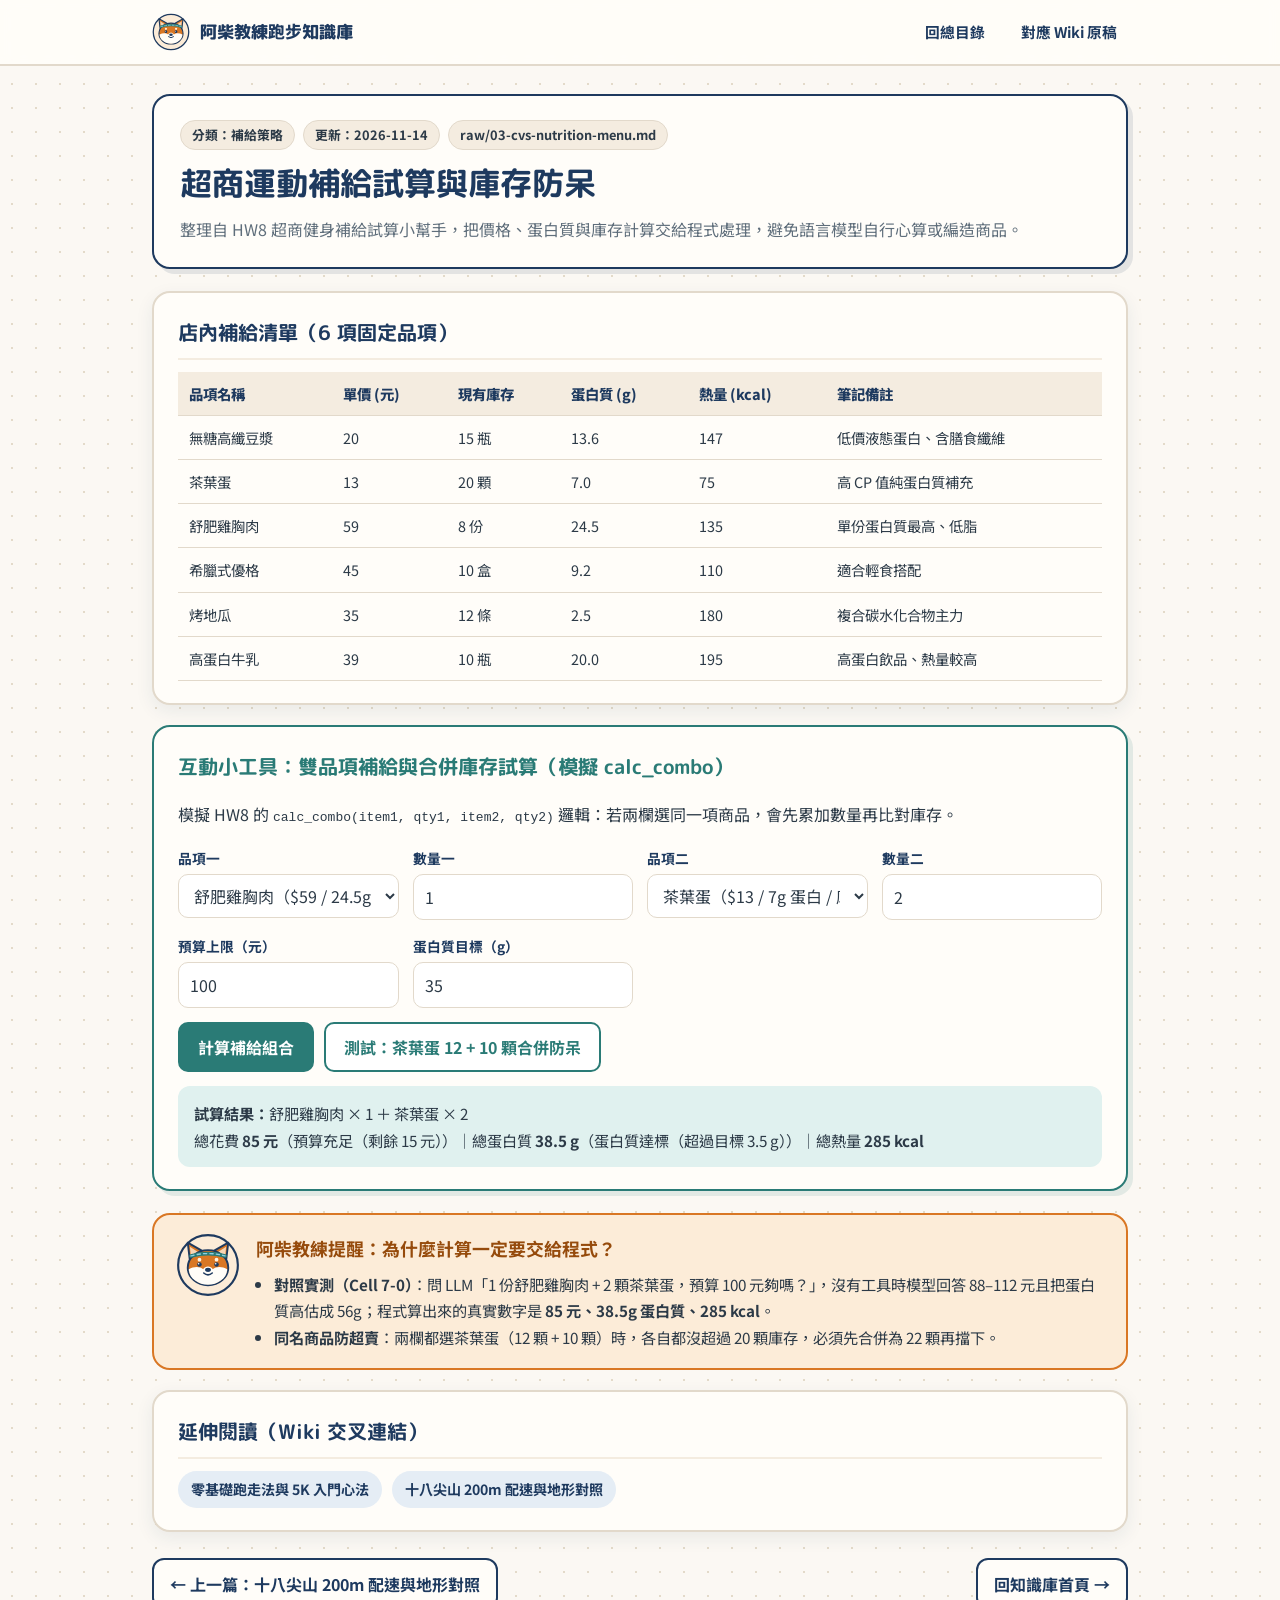
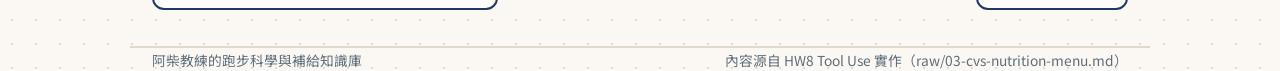
==== pages/cvs-recovery/index.html @ d1bc8409 "feat: 建立初版 AGENTS.md 與前三篇跑步知識頁 (run-walk-5k, hill-pacing, cvs-recovery)" ====
<!DOCTYPE html>
<html lang="zh-Hant">
<head>
  <meta charset="utf-8">
  <meta name="viewport" content="width=device-width, initial-scale=1">
  <title>超商運動補給試算與庫存防呆｜阿柴教練跑步知識庫</title>
  <link rel="preconnect" href="https://fonts.googleapis.com">
  <link rel="preconnect" href="https://fonts.gstatic.com" crossorigin>
  <link href="https://fonts.googleapis.com/css2?family=M+PLUS+Rounded+1c:wght@500;700;800&family=Noto+Sans+TC:wght@400;500;700;900&display=swap" rel="stylesheet">
  <link rel="stylesheet" href="../../assets/style.css">
</head>
<body>
  <header class="topbar">
    <div class="wrap topbar-inner">
      <a class="brand-link" href="../../index.html">
        <img src="../../assets/shiba-logo.svg" alt="阿柴教練">
        <span>阿柴教練跑步知識庫</span>
      </a>
      <nav class="nav-links" aria-label="主導覽">
        <a href="../../index.html">回總目錄</a>
        <a href="../../wiki/cvs-recovery.md">對應 Wiki 原稿</a>
      </nav>
    </div>
  </header>

  <main class="wrap">
    <section class="article-head">
      <div class="meta-pills">
        <span class="pill">分類：補給策略</span>
        <span class="pill">更新：2026-11-14</span>
        <span class="pill mono">raw/03-cvs-nutrition-menu.md</span>
      </div>
      <h1>超商運動補給試算與庫存防呆</h1>
      <p class="lead">整理自 HW8 超商健身補給試算小幫手，把價格、蛋白質與庫存計算交給程式處理，避免語言模型自行心算或編造商品。</p>
    </section>

    <section class="section-card">
      <h2>店內補給清單（6 項固定品項）</h2>
      <div class="table-wrap">
        <table>
          <thead>
            <tr>
              <th>品項名稱</th>
              <th>單價 (元)</th>
              <th>現有庫存</th>
              <th>蛋白質 (g)</th>
              <th>熱量 (kcal)</th>
              <th>筆記備註</th>
            </tr>
          </thead>
          <tbody>
            <tr><td>無糖高纖豆漿</td><td>20</td><td>15 瓶</td><td>13.6</td><td>147</td><td>低價液態蛋白、含膳食纖維</td></tr>
            <tr><td>茶葉蛋</td><td>13</td><td>20 顆</td><td>7.0</td><td>75</td><td>高 CP 值純蛋白質補充</td></tr>
            <tr><td>舒肥雞胸肉</td><td>59</td><td>8 份</td><td>24.5</td><td>135</td><td>單份蛋白質最高、低脂</td></tr>
            <tr><td>希臘式優格</td><td>45</td><td>10 盒</td><td>9.2</td><td>110</td><td>適合輕食搭配</td></tr>
            <tr><td>烤地瓜</td><td>35</td><td>12 條</td><td>2.5</td><td>180</td><td>複合碳水化合物主力</td></tr>
            <tr><td>高蛋白牛乳</td><td>39</td><td>10 瓶</td><td>20.0</td><td>195</td><td>高蛋白飲品、熱量較高</td></tr>
          </tbody>
        </table>
      </div>
    </section>

    <section class="tool-card">
      <h2>互動小工具：雙品項補給與合併庫存試算（模擬 calc_combo）</h2>
      <p>模擬 HW8 的 <code>calc_combo(item1, qty1, item2, qty2)</code> 邏輯：若兩欄選同一項商品，會先累加數量再比對庫存。</p>
      <div class="tool-grid">
        <div class="field">
          <label for="item1">品項一</label>
          <select id="item1"></select>
        </div>
        <div class="field">
          <label for="qty1">數量一</label>
          <input id="qty1" type="number" min="1" max="50" value="1">
        </div>
        <div class="field">
          <label for="item2">品項二</label>
          <select id="item2"></select>
        </div>
        <div class="field">
          <label for="qty2">數量二</label>
          <input id="qty2" type="number" min="1" max="50" value="2">
        </div>
        <div class="field">
          <label for="budget">預算上限（元）</label>
          <input id="budget" type="number" min="1" value="100">
        </div>
        <div class="field">
          <label for="proteinGoal">蛋白質目標（g）</label>
          <input id="proteinGoal" type="number" min="1" value="35">
        </div>
      </div>
      <div style="display:flex; gap:10px; flex-wrap:wrap;">
        <button class="btn" id="calcComboBtn" type="button">計算補給組合</button>
        <button class="btn secondary" id="demoBugBtn" type="button">測試：茶葉蛋 12 + 10 顆合併防呆</button>
      </div>
      <div class="result-panel" id="comboResult" aria-live="polite"></div>
    </section>

    <section class="coach-box">
      <img src="../../assets/shiba-logo.svg" alt="阿柴教練頭像">
      <div>
        <h2>阿柴教練提醒：為什麼計算一定要交給程式？</h2>
        <ul>
          <li><strong>對照實測（Cell 7-0）</strong>：問 LLM「1 份舒肥雞胸肉 + 2 顆茶葉蛋，預算 100 元夠嗎？」，沒有工具時模型回答 88–112 元且把蛋白質高估成 56g；程式算出來的真實數字是 <strong>85 元、38.5g 蛋白質、285 kcal</strong>。</li>
          <li><strong>同名商品防超賣</strong>：兩欄都選茶葉蛋（12 顆 + 10 顆）時，各自都沒超過 20 顆庫存，必須先合併為 22 顆再擋下。</li>
        </ul>
      </div>
    </section>

    <section class="section-card">
      <h2>延伸閱讀（Wiki 交叉連結）</h2>
      <div class="cross-links">
        <a class="cross-chip" href="../run-walk-5k/index.html">零基礎跑走法與 5K 入門心法</a>
        <a class="cross-chip" href="../hill-pacing/index.html">十八尖山 200m 配速與地形對照</a>
      </div>
    </section>

    <nav class="pager" aria-label="頁面導覽">
      <a href="../hill-pacing/index.html">← 上一篇：十八尖山 200m 配速與地形對照</a>
      <a href="../../index.html">回知識庫首頁 →</a>
    </nav>
  </main>

  <footer class="wrap">
    <span>阿柴教練的跑步科學與補給知識庫</span>
    <span>內容源自 HW8 Tool Use 實作（raw/03-cvs-nutrition-menu.md）</span>
  </footer>

  <script>
    (function () {
      const menu = {
        "無糖高纖豆漿": { price: 20, stock: 15, protein: 13.6, calories: 147 },
        "茶葉蛋": { price: 13, stock: 20, protein: 7.0, calories: 75 },
        "舒肥雞胸肉": { price: 59, stock: 8, protein: 24.5, calories: 135 },
        "希臘式優格": { price: 45, stock: 10, protein: 9.2, calories: 110 },
        "烤地瓜": { price: 35, stock: 12, protein: 2.5, calories: 180 },
        "高蛋白牛乳": { price: 39, stock: 10, protein: 20.0, calories: 195 }
      };

      const s1 = document.getElementById("item1");
      const s2 = document.getElementById("item2");
      const q1Input = document.getElementById("qty1");
      const q2Input = document.getElementById("qty2");
      const budgetInput = document.getElementById("budget");
      const proteinInput = document.getElementById("proteinGoal");
      const out = document.getElementById("comboResult");

      Object.keys(menu).forEach((name) => {
        const o1 = document.createElement("option");
        o1.value = name;
        o1.textContent = name + "（$" + menu[name].price + " / " + menu[name].protein + "g 蛋白 / 庫存 " + menu[name].stock + "）";
        s1.appendChild(o1);
        s2.appendChild(o1.cloneNode(true));
      });

      s1.value = "舒肥雞胸肉";
      s2.value = "茶葉蛋";

      function calculateCombo() {
        const i1 = s1.value;
        const i2 = s2.value;
        const q1 = Number(q1Input.value);
        const q2 = Number(q2Input.value);
        const budget = Number(budgetInput.value);
        const goal = Number(proteinInput.value);

        if (!Number.isInteger(q1) || q1 <= 0 || !Number.isInteger(q2) || q2 <= 0) {
          out.className = "result-panel error";
          out.textContent = "購買數量必須是正整數。";
          return;
        }

        const requested = {};
        requested[i1] = (requested[i1] || 0) + q1;
        requested[i2] = (requested[i2] || 0) + q2;

        for (const [name, totalQ] of Object.entries(requested)) {
          if (totalQ > menu[name].stock) {
            out.className = "result-panel error";
            out.innerHTML =
              "<strong>庫存檢查擋下：</strong>『" + name + "』合併需求共 <strong>" + totalQ + " 份</strong>，" +
              "超過店內庫存（目前只有 " + menu[name].stock + " 份）。";
            return;
          }
        }

        const d1 = menu[i1];
        const d2 = menu[i2];
        const totalPrice = d1.price * q1 + d2.price * q2;
        const totalProtein = Math.round((d1.protein * q1 + d2.protein * q2) * 10) / 10;
        const totalCalories = d1.calories * q1 + d2.calories * q2;

        const budgetMsg = totalPrice <= budget
          ? "預算充足（剩餘 " + (budget - totalPrice) + " 元）"
          : "超出預算 " + (totalPrice - budget) + " 元";
        const proteinMsg = totalProtein >= goal
          ? "蛋白質達標（超過目標 " + Math.round((totalProtein - goal) * 10) / 10 + " g）"
          : "距離目標還差 " + Math.round((goal - totalProtein) * 10) / 10 + " g";

        out.className = "result-panel";
        out.innerHTML =
          "<strong>試算結果：</strong>" + i1 + " × " + q1 + " ＋ " + i2 + " × " + q2 + "<br>" +
          "總花費 <strong>" + totalPrice + " 元</strong>（" + budgetMsg + "）｜" +
          "總蛋白質 <strong>" + totalProtein.toFixed(1) + " g</strong>（" + proteinMsg + "）｜" +
          "總熱量 <strong>" + totalCalories + " kcal</strong>";
      }

      document.getElementById("calcComboBtn").addEventListener("click", calculateCombo);
      document.getElementById("demoBugBtn").addEventListener("click", () => {
        s1.value = "茶葉蛋";
        q1Input.value = 12;
        s2.value = "茶葉蛋";
        q2Input.value = 10;
        calculateCombo();
      });

      calculateCombo();
    })();
  </script>
</body>
</html>
---- assets/style.css ----
:root {
  --bg-cream: #FBF8F3;
  --bg-paper: #FFFDF9;
  --bg-warm: #F4ECE0;
  --navy: #1E3A5F;
  --navy-soft: #E5EDF5;
  --shiba-orange: #D97724;
  --shiba-soft: #FCECD8;
  --teal: #2A7B76;
  --teal-soft: #E0F1EF;
  --ink: #2C3A47;
  --muted: #5F6E7B;
  --line: #E2D9CB;
  --warn-bg: #FFF5F2;
  --warn-border: #C95B48;
  --highlight: #F7E6A8;
  --radius-lg: 18px;
  --radius-md: 12px;
  --shadow: 0 6px 18px rgba(30, 58, 95, 0.08);
  --font-body: "Noto Sans TC", "Microsoft JhengHei", "PingFang TC", system-ui, sans-serif;
  --font-round: "M PLUS Rounded 1c", "Noto Sans TC", "Microsoft JhengHei", sans-serif;
  --font-mono: ui-monospace, "SFMono-Regular", Consolas, "Noto Sans TC", monospace;
}

* {
  box-sizing: border-box;
}

html {
  scroll-behavior: smooth;
}

body {
  margin: 0;
  color: var(--ink);
  font-family: var(--font-body);
  line-height: 1.75;
  background-color: var(--bg-cream);
  background-image: radial-gradient(#E3DAC9 1.25px, transparent 1.25px);
  background-size: 24px 24px;
}

a {
  color: var(--navy);
  text-decoration-thickness: 1.5px;
  text-underline-offset: 3px;
}

a:hover {
  color: var(--shiba-orange);
}

.wrap {
  max-width: 1020px;
  margin: 0 auto;
  padding: 0 22px;
}

/* Header & Navigation */
.topbar {
  background: rgba(255, 253, 249, 0.92);
  border-bottom: 2px solid var(--line);
  position: sticky;
  top: 0;
  z-index: 20;
  backdrop-filter: blur(6px);
}

.topbar-inner {
  display: flex;
  align-items: center;
  justify-content: space-between;
  gap: 16px;
  min-height: 64px;
  flex-wrap: wrap;
}

.brand-link {
  display: inline-flex;
  align-items: center;
  gap: 10px;
  text-decoration: none;
  color: var(--navy);
  font-family: var(--font-round);
  font-weight: 800;
  font-size: 1.05rem;
}

.brand-link img {
  width: 38px;
  height: 38px;
}

.nav-links {
  display: flex;
  align-items: center;
  gap: 14px;
  flex-wrap: wrap;
  font-size: 0.92rem;
}

.nav-links a {
  text-decoration: none;
  font-weight: 700;
  padding: 5px 11px;
  border-radius: 999px;
  transition: background-color 0.15s ease;
}

.nav-links a:hover {
  background: var(--shiba-soft);
  color: var(--navy);
}

/* Hero Section */
.hero {
  margin: 32px 0 26px;
  background: var(--bg-paper);
  border: 2.5px solid var(--navy);
  border-radius: var(--radius-lg);
  padding: 28px 30px;
  box-shadow: 6px 6px 0 rgba(30, 58, 95, 0.12);
  display: grid;
  grid-template-columns: 1fr 140px;
  gap: 24px;
  align-items: center;
}

.hero-badge {
  display: inline-block;
  background: var(--navy);
  color: #FFFFFF;
  font-size: 0.8rem;
  font-weight: 700;
  padding: 4px 12px;
  border-radius: 999px;
  margin-bottom: 10px;
}

.hero h1 {
  margin: 0 0 12px;
  color: var(--navy);
  font-family: var(--font-round);
  font-size: clamp(1.65rem, 2.8vw, 2.25rem);
  line-height: 1.3;
}

.hero h1 .mark {
  background: linear-gradient(transparent 58%, var(--highlight) 58%);
  padding: 0 4px;
}

.hero p {
  margin: 0;
  color: var(--muted);
  font-size: 1rem;
}

.hero-mascot {
  justify-self: center;
  text-align: center;
}

.hero-mascot img {
  width: 120px;
  height: 120px;
  display: block;
}

/* Architecture Banner (3 Layers) */
.arch-strip {
  display: grid;
  grid-template-columns: repeat(3, minmax(0, 1fr));
  gap: 14px;
  margin-bottom: 28px;
}

.arch-box {
  background: var(--bg-paper);
  border: 2px solid var(--line);
  border-left: 6px solid var(--teal);
  border-radius: var(--radius-md);
  padding: 14px 16px;
}

.arch-box.layer-raw {
  border-left-color: var(--navy);
}

.arch-box.layer-wiki {
  border-left-color: var(--shiba-orange);
}

.arch-box.layer-pages {
  border-left-color: var(--teal);
}

.arch-box .layer-label {
  font-family: var(--font-mono);
  font-size: 0.82rem;
  font-weight: 700;
  color: var(--navy);
  margin-bottom: 4px;
}

.arch-box p {
  margin: 0;
  font-size: 0.9rem;
  color: var(--muted);
}

/* Filter & Search Bar */
.toolbar {
  display: flex;
  flex-wrap: wrap;
  gap: 12px;
  align-items: center;
  justify-content: space-between;
  margin-bottom: 22px;
}

.filter-group {
  display: flex;
  flex-wrap: wrap;
  gap: 8px;
}

.filter-btn {
  font: inherit;
  font-size: 0.9rem;
  font-weight: 700;
  padding: 6px 14px;
  border-radius: 999px;
  border: 2px solid var(--navy);
  background: var(--bg-paper);
  color: var(--navy);
  cursor: pointer;
  transition: all 0.15s ease;
}

.filter-btn:hover {
  background: var(--navy-soft);
}

.filter-btn.active {
  background: var(--navy);
  color: #FFFFFF;
}

.search-input {
  font: inherit;
  font-size: 0.92rem;
  padding: 7px 14px;
  border-radius: 999px;
  border: 2px solid var(--line);
  background: var(--bg-paper);
  color: var(--ink);
  min-width: 220px;
}

.search-input:focus {
  outline: none;
  border-color: var(--navy);
}

/* Knowledge Cards Grid */
.card-grid {
  display: grid;
  grid-template-columns: repeat(auto-fill, minmax(290px, 1fr));
  gap: 20px;
  margin-bottom: 36px;
}

.card {
  position: relative;
  display: flex;
  flex-direction: column;
  background: var(--bg-paper);
  border: 2.5px solid var(--navy);
  border-radius: var(--radius-lg);
  padding: 22px 20px 18px;
  box-shadow: 5px 5px 0 rgba(30, 58, 95, 0.12);
  text-decoration: none;
  color: inherit;
  transition: transform 0.15s ease, box-shadow 0.15s ease;
}

.card:hover {
  transform: translate(-2px, -2px);
  box-shadow: 8px 8px 0 rgba(30, 58, 95, 0.16);
  color: inherit;
}

.card-cat {
  display: inline-block;
  align-self: flex-start;
  font-size: 0.78rem;
  font-weight: 800;
  padding: 3px 10px;
  border-radius: 999px;
  background: var(--shiba-soft);
  color: var(--shiba-orange);
  border: 1.5px solid var(--shiba-orange);
  margin-bottom: 10px;
}

.card-cat.cat-data {
  background: var(--navy-soft);
  color: var(--navy);
  border-color: var(--navy);
}

.card-cat.cat-nutrition {
  background: var(--teal-soft);
  color: var(--teal);
  border-color: var(--teal);
}

.card h2 {
  margin: 0 0 8px;
  font-family: var(--font-round);
  font-size: 1.22rem;
  line-height: 1.35;
  color: var(--navy);
}

.card p {
  margin: 0 0 14px;
  font-size: 0.94rem;
  color: var(--muted);
  flex-grow: 1;
}

.card-meta {
  font-family: var(--font-mono);
  font-size: 0.78rem;
  color: var(--muted);
  border-top: 1.5px dashed var(--line);
  padding-top: 10px;
  display: flex;
  justify-content: space-between;
  align-items: center;
}

.card-go {
  font-weight: 800;
  color: var(--navy);
}

/* Subpage Article Layout */
.article-head {
  margin: 28px 0 22px;
  background: var(--bg-paper);
  border: 2.5px solid var(--navy);
  border-radius: var(--radius-lg);
  padding: 24px 26px;
  box-shadow: 5px 5px 0 rgba(30, 58, 95, 0.11);
}

.meta-pills {
  display: flex;
  flex-wrap: wrap;
  gap: 8px;
  margin-bottom: 12px;
}

.pill {
  font-size: 0.8rem;
  font-weight: 700;
  padding: 3px 11px;
  border-radius: 999px;
  background: var(--bg-warm);
  color: var(--ink);
  border: 1px solid var(--line);
}

.pill.mono {
  font-family: var(--font-mono);
}

.article-head h1 {
  margin: 0 0 10px;
  color: var(--navy);
  font-family: var(--font-round);
  font-size: clamp(1.5rem, 2.5vw, 2.05rem);
  line-height: 1.32;
}

.article-head .lead {
  margin: 0;
  color: var(--muted);
  font-size: 1rem;
}

.section-card {
  background: var(--bg-paper);
  border: 2px solid var(--line);
  border-radius: var(--radius-lg);
  padding: 22px 24px;
  margin-bottom: 20px;
  box-shadow: var(--shadow);
}

.section-card h2 {
  margin: 0 0 12px;
  font-family: var(--font-round);
  font-size: 1.25rem;
  color: var(--navy);
  border-bottom: 2px solid var(--bg-warm);
  padding-bottom: 8px;
}

.section-card h3 {
  margin: 16px 0 8px;
  font-size: 1.05rem;
  color: var(--navy);
}

.section-card ul, .section-card ol {
  margin: 8px 0 8px 20px;
  padding: 0;
}

.section-card li {
  margin-bottom: 6px;
}

/* Coach Tip & Warning Boxes */
.coach-box {
  background: var(--shiba-soft);
  border: 2px solid var(--shiba-orange);
  border-radius: var(--radius-lg);
  padding: 18px 22px;
  margin-bottom: 20px;
  display: grid;
  grid-template-columns: 64px 1fr;
  gap: 16px;
  align-items: start;
}

.coach-box img {
  width: 64px;
  height: 64px;
}

.coach-box h2 {
  margin: 0 0 6px;
  font-size: 1.12rem;
  color: #964B0C;
}

.coach-box p, .coach-box ul {
  margin: 0;
  font-size: 0.95rem;
}

.coach-box ul {
  margin-top: 6px;
  padding-left: 18px;
}

.warn-box {
  background: var(--warn-bg);
  border-left: 5px solid var(--warn-border);
  border-radius: 8px;
  padding: 12px 16px;
  margin-top: 14px;
  font-size: 0.92rem;
}

/* Interactive Tool Container */
.tool-card {
  background: var(--bg-paper);
  border: 2.5px solid var(--teal);
  border-radius: var(--radius-lg);
  padding: 22px 24px;
  margin-bottom: 22px;
  box-shadow: 5px 5px 0 rgba(42, 123, 118, 0.12);
}

.tool-card h2 {
  margin: 0 0 8px;
  color: var(--teal);
  font-family: var(--font-round);
  font-size: 1.25rem;
}

.tool-grid {
  display: grid;
  grid-template-columns: repeat(auto-fit, minmax(190px, 1fr));
  gap: 14px;
  margin: 14px 0;
}

.field label {
  display: block;
  font-size: 0.86rem;
  font-weight: 700;
  color: var(--navy);
  margin-bottom: 4px;
}

.field input, .field select {
  width: 100%;
  font: inherit;
  padding: 8px 11px;
  border-radius: 10px;
  border: 1.5px solid var(--line);
  background: #FFFFFF;
  color: var(--ink);
}

.btn {
  font: inherit;
  font-weight: 700;
  padding: 9px 18px;
  border-radius: 10px;
  border: 2px solid var(--teal);
  background: var(--teal);
  color: #FFFFFF;
  cursor: pointer;
}

.btn:hover {
  background: #21625E;
}

.btn.secondary {
  background: #FFFFFF;
  color: var(--teal);
}

.btn.secondary:hover {
  background: var(--teal-soft);
}

.result-panel {
  margin-top: 14px;
  background: var(--teal-soft);
  border-radius: var(--radius-md);
  padding: 14px 16px;
  font-size: 0.95rem;
}

.result-panel.error {
  background: var(--warn-bg);
  border: 1.5px solid var(--warn-border);
  color: #8A2C1E;
}

/* Tables */
.table-wrap {
  overflow-x: auto;
  margin-top: 12px;
}

table {
  width: 100%;
  border-collapse: collapse;
  font-size: 0.9rem;
}

th, td {
  padding: 9px 11px;
  border-bottom: 1px solid var(--line);
  text-align: left;
}

th {
  background: var(--bg-warm);
  color: var(--navy);
  font-weight: 800;
}

tr.gap-row {
  background: #FAF3E8;
  color: var(--muted);
}

/* Cross Links & Prev/Next */
.cross-links {
  display: flex;
  flex-wrap: wrap;
  gap: 10px;
  margin-top: 10px;
}

.cross-chip {
  display: inline-block;
  padding: 6px 13px;
  border-radius: 999px;
  background: var(--navy-soft);
  color: var(--navy);
  text-decoration: none;
  font-size: 0.88rem;
  font-weight: 700;
}

.cross-chip:hover {
  background: var(--navy);
  color: #FFFFFF;
}

.pager {
  display: flex;
  justify-content: space-between;
  gap: 12px;
  margin: 26px 0 36px;
  flex-wrap: wrap;
}

.pager a {
  display: inline-block;
  padding: 10px 16px;
  border-radius: var(--radius-md);
  border: 2px solid var(--navy);
  background: var(--bg-paper);
  text-decoration: none;
  font-weight: 700;
}

.pager a:hover {
  background: var(--navy);
  color: #FFFFFF;
}

footer {
  border-top: 2px solid var(--line);
  padding: 22px 0 32px;
  color: var(--muted);
  font-size: 0.86rem;
  display: flex;
  justify-content: space-between;
  flex-wrap: wrap;
  gap: 10px;
}

@media (max-width: 720px) {
  .hero {
    grid-template-columns: 1fr;
    text-align: left;
  }
  .arch-strip {
    grid-template-columns: 1fr;
  }
  .coach-box {
    grid-template-columns: 1fr;
  }
}
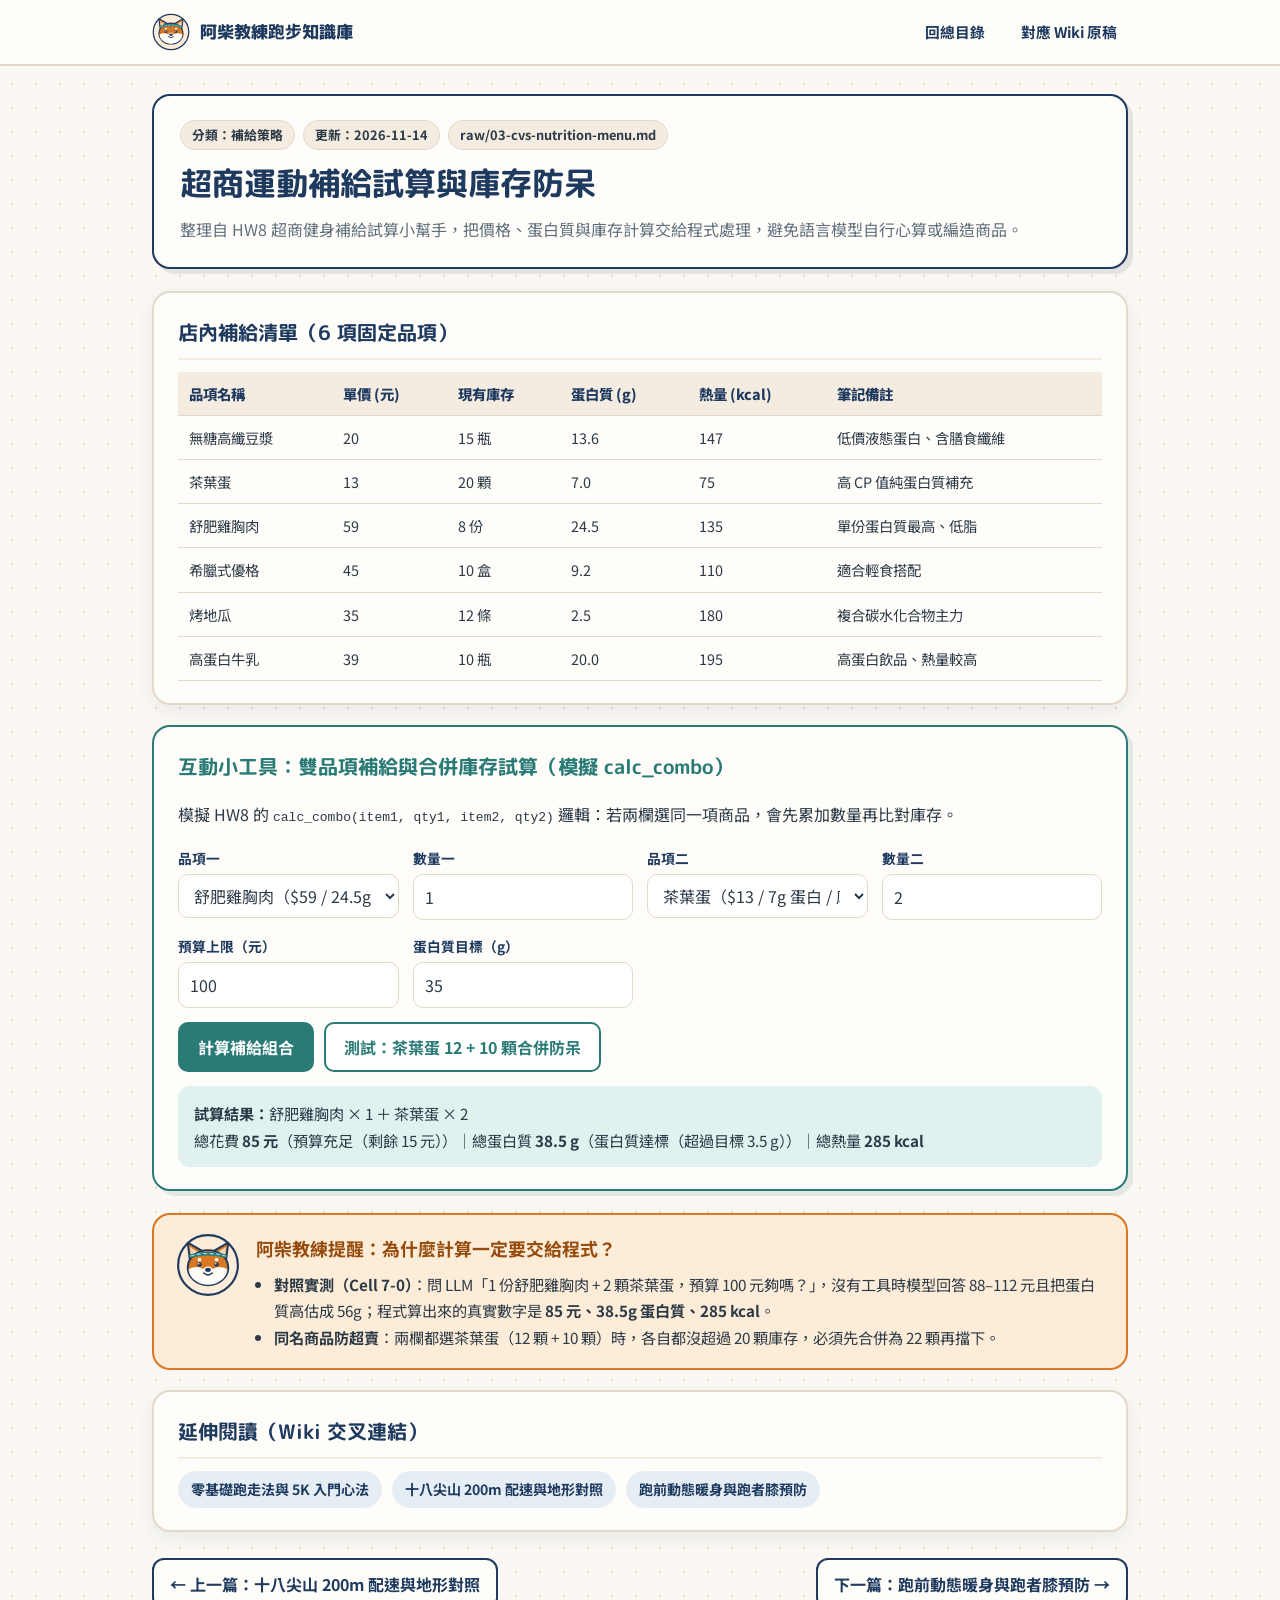
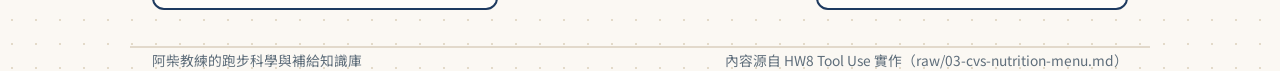
==== commit 60654434: "docs & feat: 依 Gemini 討論補強 AGENTS.md 防呆檢查清單，並依規則收錄第四篇 knee-and-warmup" ====
--- a/pages/cvs-recovery/index.html
+++ b/pages/cvs-recovery/index.html
@@ -112,12 +112,13 @@
       <div class="cross-links">
         <a class="cross-chip" href="../run-walk-5k/index.html">零基礎跑走法與 5K 入門心法</a>
         <a class="cross-chip" href="../hill-pacing/index.html">十八尖山 200m 配速與地形對照</a>
+        <a class="cross-chip" href="../knee-and-warmup/index.html">跑前動態暖身與跑者膝預防</a>
       </div>
     </section>
 
     <nav class="pager" aria-label="頁面導覽">
-      <a href="../hill-pacing/index.html">← 上一篇：十八尖山 200m 配速與地形對照</a>
-      <a href="../../index.html">回知識庫首頁 →</a>
+      <!-- PREV_LINK_START --><a href="../hill-pacing/index.html">← 上一篇：十八尖山 200m 配速與地形對照</a><!-- PREV_LINK_END -->
+      <!-- NEXT_LINK_START --><a href="../knee-and-warmup/index.html">下一篇：跑前動態暖身與跑者膝預防 →</a><!-- NEXT_LINK_END -->
     </nav>
   </main>
 
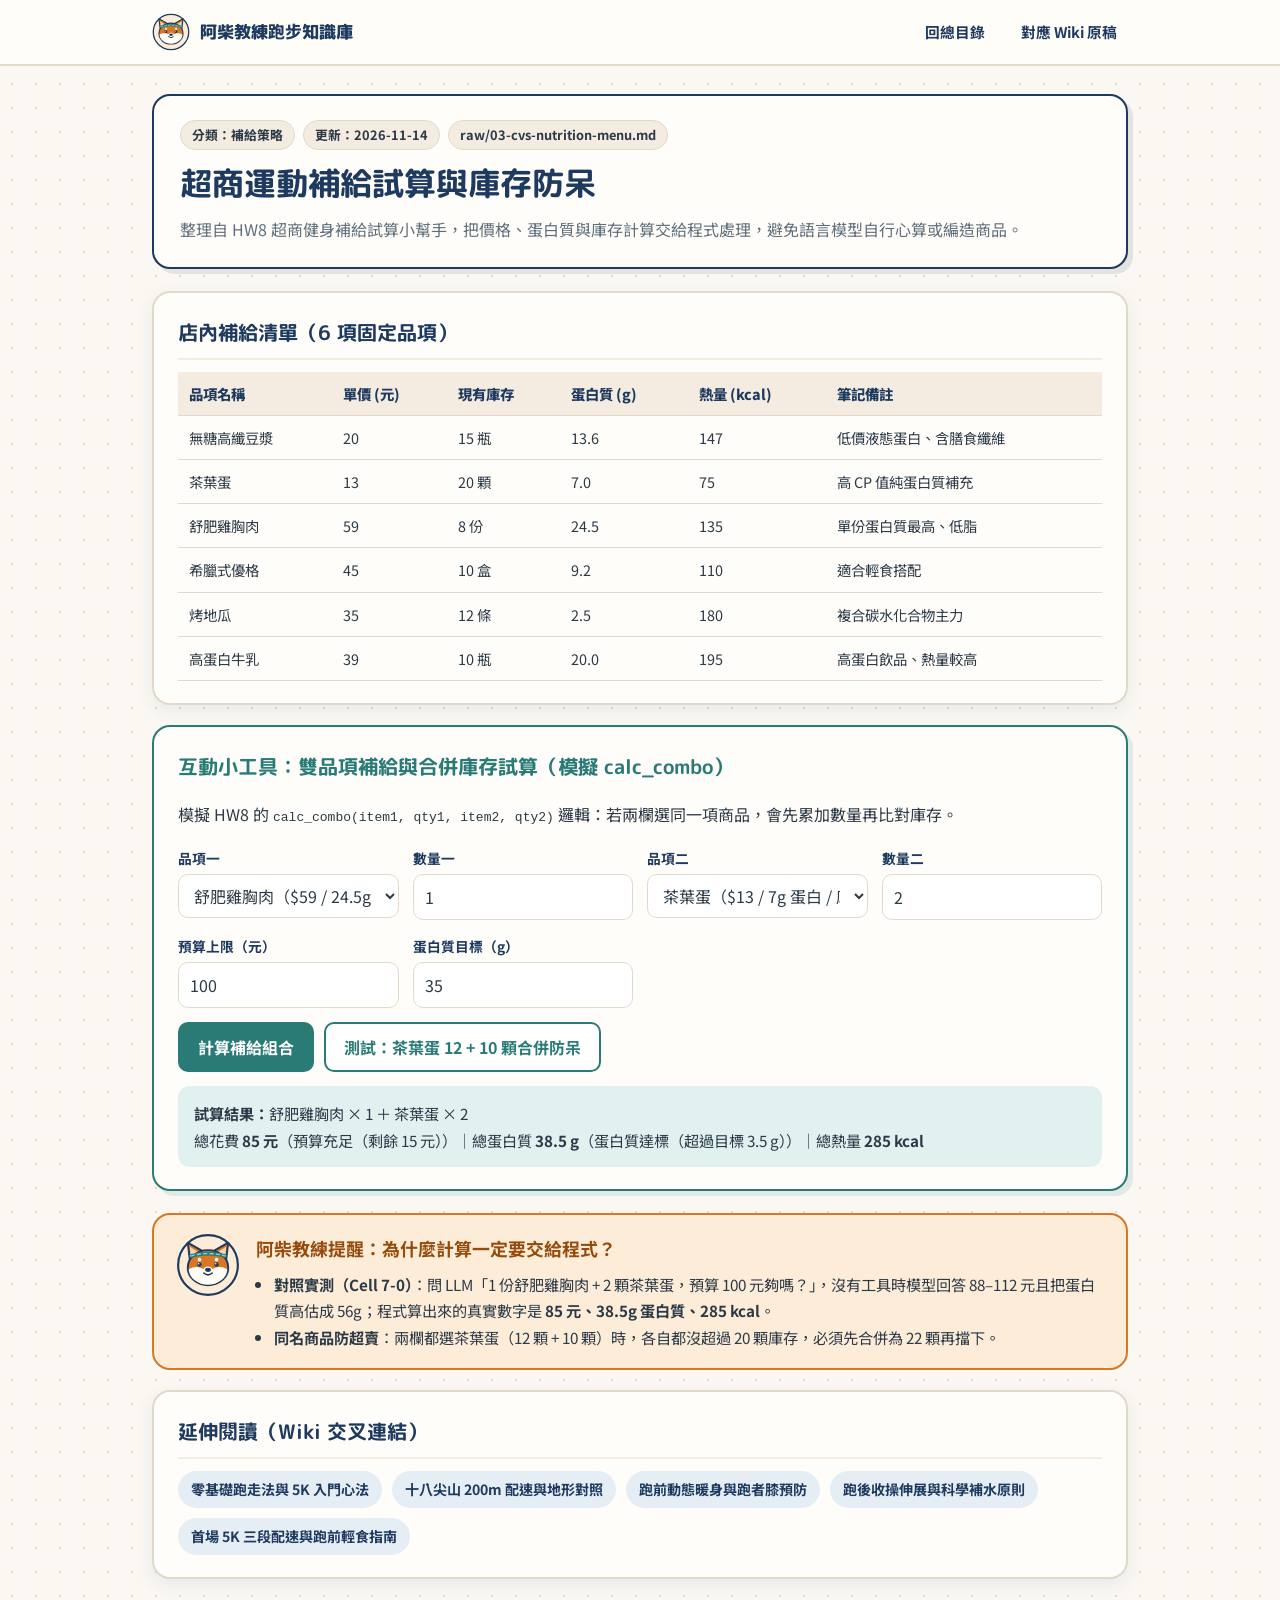
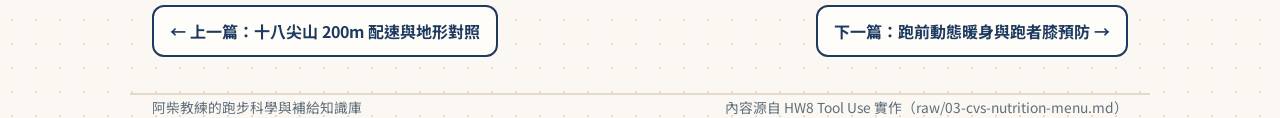
==== commit e2aacb94: "docs & feat: 先討論後生成升級 AGENTS.md v3，並擴充第 5、6 篇知識頁" ====
--- a/pages/cvs-recovery/index.html
+++ b/pages/cvs-recovery/index.html
@@ -113,6 +113,8 @@
         <a class="cross-chip" href="../run-walk-5k/index.html">零基礎跑走法與 5K 入門心法</a>
         <a class="cross-chip" href="../hill-pacing/index.html">十八尖山 200m 配速與地形對照</a>
         <a class="cross-chip" href="../knee-and-warmup/index.html">跑前動態暖身與跑者膝預防</a>
+        <a class="cross-chip" href="../cooldown-and-hydration/index.html">跑後收操伸展與科學補水原則</a>
+        <a class="cross-chip" href="../first-5k-pacing/index.html">首場 5K 三段配速與跑前輕食指南</a>
       </div>
     </section>
 
